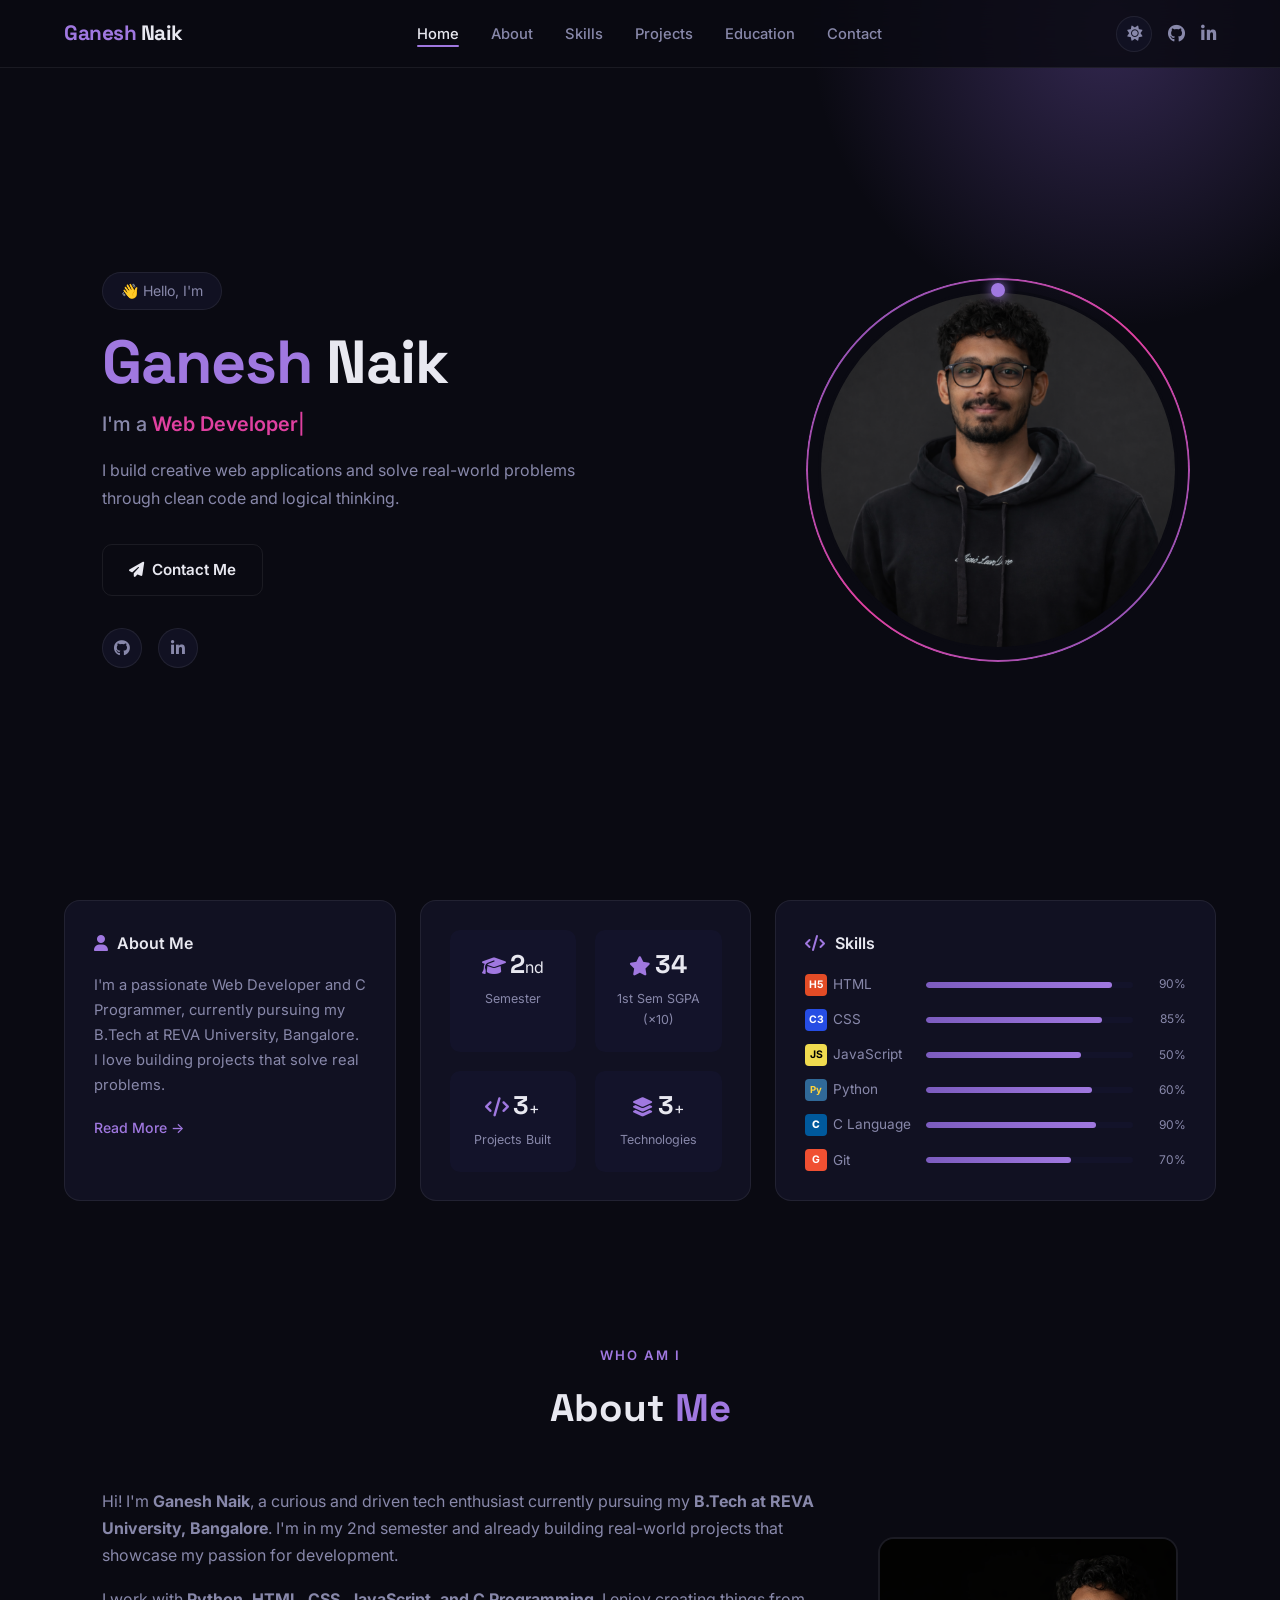
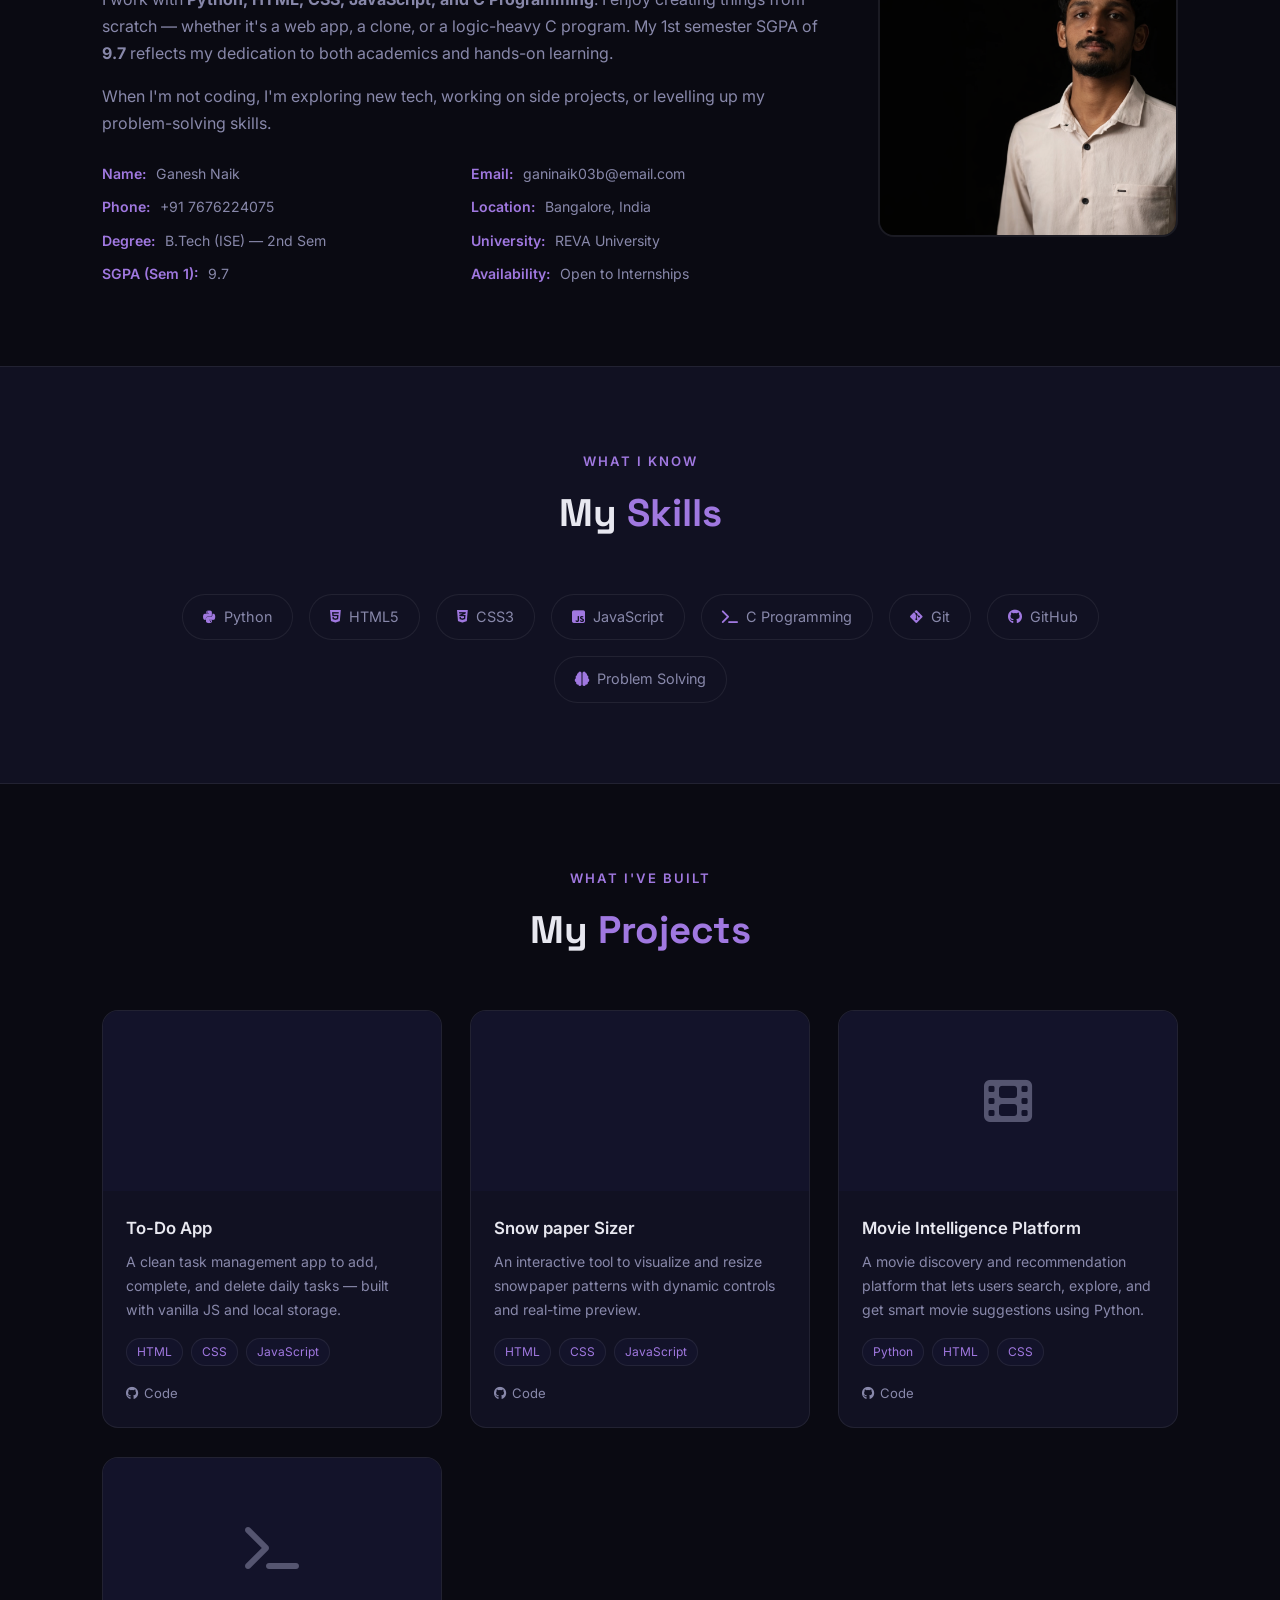
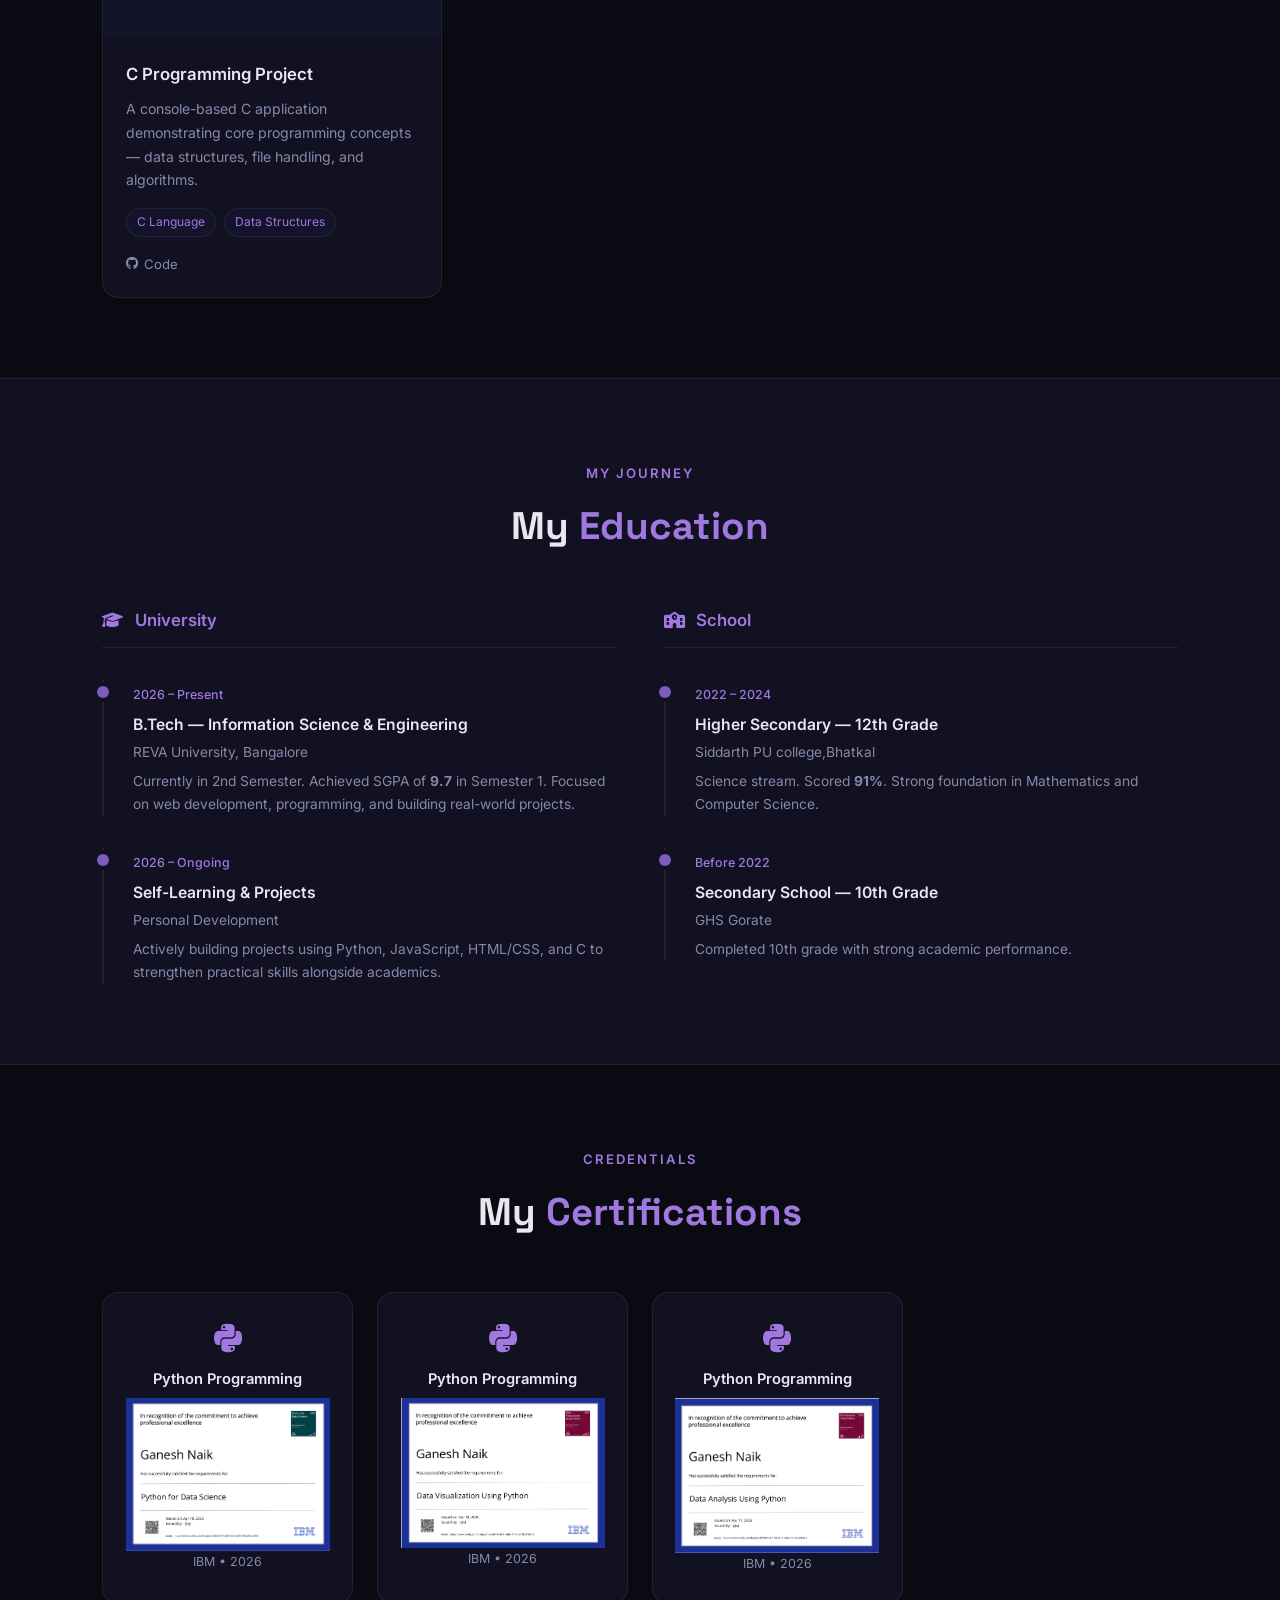
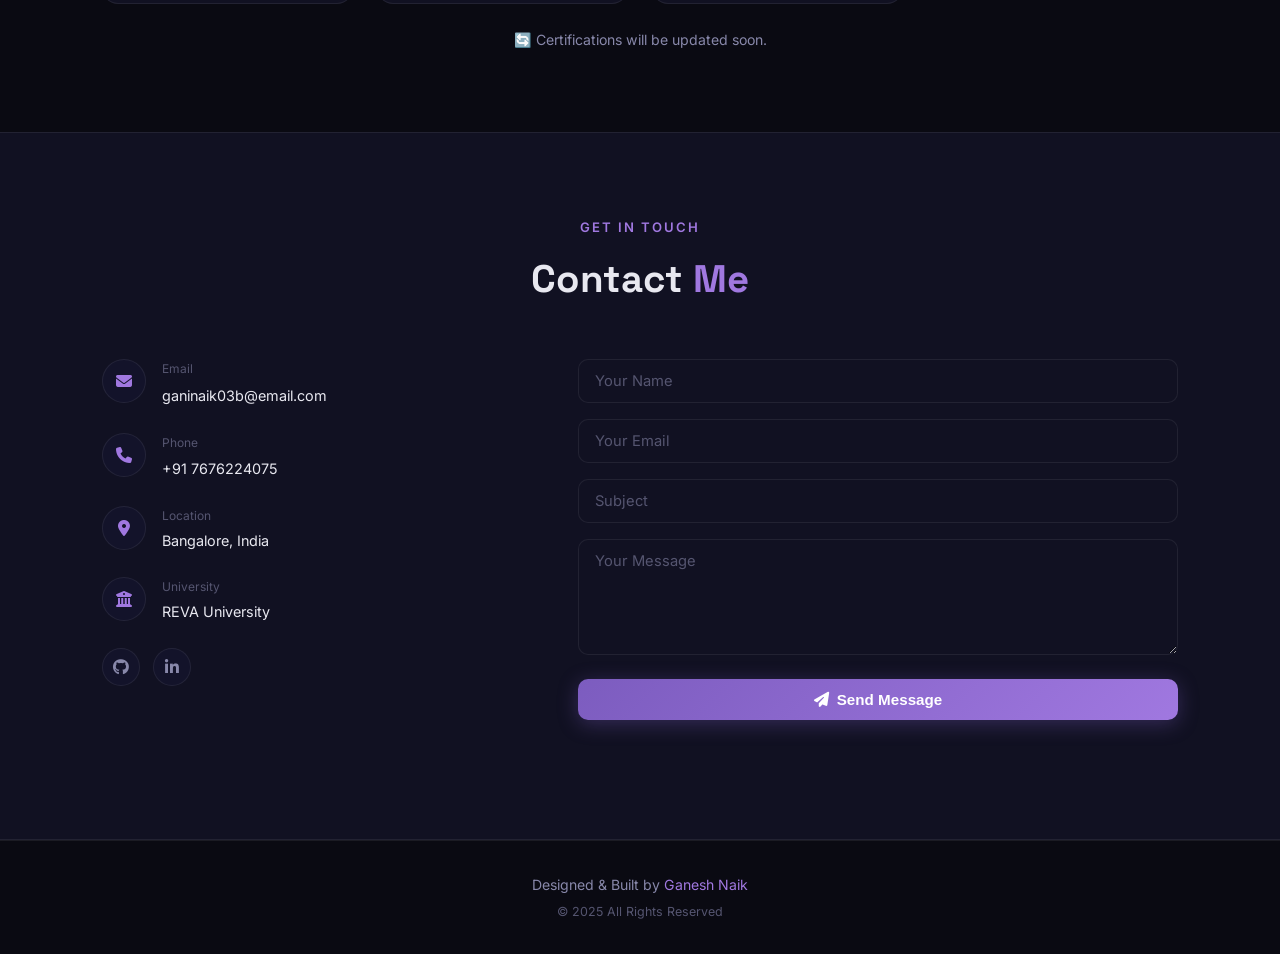
==== port.html @ 0d155ad2 "initial portfolio upload" ====
<!DOCTYPE html>
<html lang="en">
<head>
  <meta charset="UTF-8" />
  <meta name="viewport" content="width=device-width, initial-scale=1.0" />
  <title>Ganesh Naik — Portfolio</title>
  <link rel="stylesheet" href="port.css" />
  <link href="https://fonts.googleapis.com/css2?family=Space+Grotesk:wght@300;400;500;600;700&family=Inter:wght@300;400;500;600&display=swap" rel="stylesheet" />
  <link rel="stylesheet" href="https://cdnjs.cloudflare.com/ajax/libs/font-awesome/6.5.0/css/all.min.css" />
</head>
<body>

  <!-- ========== NAVBAR ========== -->
  <nav class="navbar" id="navbar">
    <div class="nav-logo">
      <span class="logo-first">Ganesh</span><span class="logo-last"> Naik</span>
    </div>
    <ul class="nav-links" id="navLinks">
      <li><a href="#home" class="nav-link active">Home</a></li>
      <li><a href="#about" class="nav-link">About</a></li>
      <li><a href="#skills" class="nav-link">Skills</a></li>
      <li><a href="#projects" class="nav-link">Projects</a></li>
      <li><a href="#experience" class="nav-link">Education</a></li>
      <li><a href="#contact" class="nav-link">Contact</a></li>
    </ul>
    <div class="nav-right">
      <button class="theme-toggle" id="themeToggle" aria-label="Toggle theme">
        <i class="fas fa-sun" id="themeIcon"></i>
      </button>
      <!-- 📝 TO EDIT: Replace # below with your actual GitHub, LinkedIn, Instagram URLs -->
      <a href="#" target="_blank" class="nav-icon"><i class="fab fa-github"></i></a>
      <a href="https://www.linkedin.com/in/ganesh-naik-96a61a384?utm_source=share_via&utm_content=profile&utm_medium=member_android" target="_blank" class="nav-icon"><i class="fab fa-linkedin-in"></i></a>
    </div>
    <button class="hamburger" id="hamburger" aria-label="Menu">
      <span></span><span></span><span></span>
    </button>
  </nav>

  <!-- ========== HERO ========== -->
  <section class="hero" id="home">
    <div class="hero-content">
      <div class="hero-badge">
        <span>👋 Hello, I'm</span>
      </div>
      <h1 class="hero-name">
        <span class="name-first">Ganesh</span> <span class="name-last">Naik</span>
      </h1>
      <div class="hero-subtitle">
        I'm a <span class="typed-text" id="typedText"></span><span class="cursor">|</span>
      </div>
      <p class="hero-desc">
        I build creative web applications and solve real-world problems<br />
        through clean code and logical thinking.
      </p>
      <div class="hero-buttons">

       
        <!--<a href="#" class="btn btn-primary" download>
          <i class="fas fa-file-alt"></i> Download Resume
        </a>-->

        <a href="#contact" class="btn btn-outline">
          <i class="fas fa-paper-plane"></i> Contact Me
        </a>
      </div>
      <div class="hero-socials">
        <!-- 📝 TO EDIT: Replace # with your actual profile links -->
        <a href="#" target="_blank"><i class="fab fa-github"></i></a>
        <a href="https://www.linkedin.com/in/ganesh-naik-96a61a384?utm_source=share_via&utm_content=profile&utm_medium=member_android" target="_blank"><i class="fab fa-linkedin-in"></i></a>
        
      </div>
    </div>

    <div class="hero-image">
      <div class="orbit-ring"></div>
      <div class="orbit-dot"></div>
      <!-- 📝 TO EDIT: Save your photo as "profile.jpg" in the same folder -->
      <img src="img2.png" alt="Ganesh Naik" class="profile-img" />
    </div>
  </section>

  <!-- ========== ABOUT STRIP ========== -->
  <section class="about-strip" id="about">
    <div class="strip-card about-card">
      <div class="card-header">
        <i class="fas fa-user"></i>
        <h3>About Me</h3>
      </div>
      <p>
        I'm a passionate Web Developer and C Programmer, currently pursuing
        my B.Tech at REVA University, Bangalore. I love building projects
        that solve real problems.
      </p>
      <a href="#about-full" class="read-more">Read More →</a>
    </div>

    <div class="strip-card stats-card">
      <div class="stat-item">
        <i class="fas fa-graduation-cap"></i>
        <span class="stat-num" data-target="2">0</span>nd
        <p>Semester</p>
      </div>
      <div class="stat-item">
        <i class="fas fa-star"></i>
        <span class="stat-num" data-target="97">0</span>
        <p>1st Sem SGPA (×10)</p>
      </div>
      <div class="stat-item">
        <i class="fas fa-code"></i>
        <span class="stat-num" data-target="3">0</span>+
        <p>Projects Built</p>
      </div>
      <div class="stat-item">
        <i class="fas fa-layer-group"></i>
        <span class="stat-num" data-target="3">0</span>+
        <p>Technologies</p>
      </div>
    </div>

    <div class="strip-card skills-preview-card">
      <div class="card-header">
        <i class="fas fa-code"></i>
        <h3>Skills</h3>
      </div>
      <div class="skills-grid">
        <div class="skill-row">
          <div class="skill-label"><span class="skill-icon html">H5</span> HTML</div>
          <div class="skill-bar"><div class="skill-fill" data-width="90"></div></div>
          <span class="skill-pct">90%</span>
        </div>
        <div class="skill-row">
          <div class="skill-label"><span class="skill-icon css">C3</span> CSS</div>
          <div class="skill-bar"><div class="skill-fill" data-width="85"></div></div>
          <span class="skill-pct">85%</span>
        </div>
        <div class="skill-row">
          <div class="skill-label"><span class="skill-icon js">JS</span> JavaScript</div>
          <div class="skill-bar"><div class="skill-fill" data-width="75"></div></div>
          <span class="skill-pct">50%</span>
        </div>
        <div class="skill-row">
          <div class="skill-label"><span class="skill-icon python">Py</span> Python</div>
          <div class="skill-bar"><div class="skill-fill" data-width="80"></div></div>
          <span class="skill-pct">60%</span>
        </div>
        <div class="skill-row">
          <div class="skill-label"><span class="skill-icon c">C</span> C Language</div>
          <div class="skill-bar"><div class="skill-fill" data-width="82"></div></div>
          <span class="skill-pct">90%</span>
        </div>
        <div class="skill-row">
          <div class="skill-label"><span class="skill-icon git">G</span> Git</div>
          <div class="skill-bar"><div class="skill-fill" data-width="70"></div></div>
          <span class="skill-pct">70%</span>
        </div>
      </div>
    </div>
  </section>

  <!-- ========== FULL ABOUT ========== -->
  <section class="section" id="about-full">
    <div class="section-header">
      <span class="section-eyebrow">Who Am I</span>
      <h2>About <span class="accent">Me</span></h2>
    </div>
    <div class="about-full-grid">
      <div class="about-text">
        <p>
          Hi! I'm <strong>Ganesh Naik</strong>, a curious and driven tech enthusiast currently
          pursuing my <strong>B.Tech at REVA University, Bangalore</strong>. I'm in my
          2nd semester and already building real-world projects that showcase my passion for
          development.
        </p>
        <p>
          I work with <strong>Python, HTML, CSS, JavaScript, and C Programming</strong>.
          I enjoy creating things from scratch — whether it's a web app, a clone, or a
          logic-heavy C program. My 1st semester SGPA of <strong>9.7</strong> reflects
          my dedication to both academics and hands-on learning.
        </p>
        <p>
          When I'm not coding, I'm exploring new tech, working on side projects, or
          levelling up my problem-solving skills.
        </p>
        <div class="about-details">
          <div class="detail-item"><span>Name:</span> Ganesh Naik</div>
          <!-- 📝 TO EDIT: Add your email -->
          <div class="detail-item"><span>Email:</span> ganinaik03b@email.com</div>
          <!-- 📝 TO EDIT: Add your phone -->
          <div class="detail-item"><span>Phone:</span> +91 7676224075</div>
          <div class="detail-item"><span>Location:</span> Bangalore, India</div>
          <div class="detail-item"><span>Degree:</span> B.Tech (ISE) — 2nd Sem</div>
          <div class="detail-item"><span>University:</span> REVA University</div>
          <div class="detail-item"><span>SGPA (Sem 1):</span> 9.7</div>
          <div class="detail-item"><span>Availability:</span> Open to Internships</div>
        </div>
      </div>
      <div class="about-image-wrap">
        <!-- 📝 TO EDIT: Save your photo as "profile.jpg" in the same folder -->
        <img src="ChatGPT Image Feb 22, 2026, 07_17_59 AM.png" alt="Ganesh Naik" class="about-img" />
      </div>
    </div>
  </section>

  <!-- ========== SKILLS FULL ========== -->
  <section class="section section-alt" id="skills">
    <div class="section-header">
      <span class="section-eyebrow">What I Know</span>
      <h2>My <span class="accent">Skills</span></h2>
    </div>
    <div class="skills-full-grid">
      <div class="skill-tag"><i class="fab fa-python"></i> Python</div>
      <div class="skill-tag"><i class="fab fa-html5"></i> HTML5</div>
      <div class="skill-tag"><i class="fab fa-css3-alt"></i> CSS3</div>
      <div class="skill-tag"><i class="fab fa-js-square"></i> JavaScript</div>
      <div class="skill-tag"><i class="fas fa-terminal"></i> C Programming</div>
      <div class="skill-tag"><i class="fab fa-git-alt"></i> Git</div>
      <div class="skill-tag"><i class="fab fa-github"></i> GitHub</div>
      <div class="skill-tag"><i class="fas fa-brain"></i> Problem Solving</div>
    </div>
  </section>

  <!-- ========== PROJECTS ========== -->
  <section class="section" id="projects">
    <div class="section-header">
      <span class="section-eyebrow">What I've Built</span>
      <h2>My <span class="accent">Projects</span></h2>
    </div>
    <div class="projects-grid">

      <div class="project-card">
        <div class="project-img-wrap">
          <img src="project1.jpg" alt="To Do App" class="project-img" onerror="this.style.display='none'" />
          <div class="project-img-fallback"><i class="fas fa-tasks"></i></div>
        </div>
        <div class="project-body">
          <h3>To-Do App</h3>
          <p>A clean task management app to add, complete, and delete daily tasks — built with vanilla JS and local storage.</p>
          <div class="project-tags">
            <span>HTML</span><span>CSS</span><span>JavaScript</span>
          </div>
          <div class="project-links">
        
            <a href="#" target="_blank"><i class="fab fa-github"></i> Code</a>
            
          </div>
        </div>
      </div>

      <div class="project-card">
        <div class="project-img-wrap">
          <img src="project2.jpg" alt="Snowpaper Sizer" class="project-img" onerror="this.style.display='none'" />
          <div class="project-img-fallback"><i class="fas fa-snowflake"></i></div>
        </div>
        <div class="project-body">
          <h3>Snow paper Sizer</h3>
          <p>An interactive tool to visualize and resize snowpaper patterns with dynamic controls and real-time preview.</p>
          <div class="project-tags">
            <span>HTML</span><span>CSS</span><span>JavaScript</span>
          </div>
          <div class="project-links">
            <a href="#" target="_blank"><i class="fab fa-github"></i> Code</a>
          </div>
        </div>
      </div>

      <div class="project-card">
        <div class="project-img-wrap">
          <img src="project4.jpg" alt="Movie Intelligence Platform" class="project-img" onerror="this.style.display='none'" />
          <div class="project-img-fallback"><i class="fas fa-film"></i></div>
        </div>
        <div class="project-body">
          <h3>Movie Intelligence Platform</h3>
          <p>A movie discovery and recommendation platform that lets users search, explore, and get smart movie suggestions using Python.</p>
          <div class="project-tags">
            <span>Python</span><span>HTML</span><span>CSS</span>
          </div>
          <div class="project-links">
            <a href="#" target="_blank"><i class="fab fa-github"></i> Code</a>
          </div>
        </div>
      </div>

      <div class="project-card">
        <div class="project-img-wrap">
          <img src="project5.jpg" alt="C Programming Project" class="project-img" onerror="this.style.display='none'" />
          <div class="project-img-fallback"><i class="fas fa-terminal"></i></div>
        </div>
        <div class="project-body">
          <h3>C Programming Project</h3>
          <p>A console-based C application demonstrating core programming concepts — data structures, file handling, and algorithms.</p>
          <div class="project-tags">
            <span>C Language</span><span>Data Structures</span>
          </div>
          <div class="project-links">
            <a href="#" target="_blank"><i class="fab fa-github"></i> Code</a>
          </div>
        </div>
      </div>

    </div>
  </section>

  <!-- ========== EDUCATION ========== -->
  <section class="section section-alt" id="experience">
    <div class="section-header">
      <span class="section-eyebrow">My Journey</span>
      <h2>My <span class="accent">Education</span></h2>
    </div>
    <div class="timeline-grid">

      <!-- Currently Studying -->
      <div class="timeline-col">
        <h3 class="timeline-col-title"><i class="fas fa-graduation-cap"></i> University</h3>

        <div class="timeline-item">
          <div class="timeline-dot"></div>
          <div class="timeline-content">
            <span class="timeline-date">2026 – Present</span>
            <h4>B.Tech — Information Science &amp; Engineering</h4>
            <p class="timeline-company">REVA University, Bangalore</p>
            <p>Currently in 2nd Semester. Achieved SGPA of <strong>9.7</strong> in Semester 1. Focused on web development, programming, and building real-world projects.</p>
          </div>
        </div>

        <!-- 📝 TO EDIT: Add internships or achievements here when you have them -->
        <div class="timeline-item">
          <div class="timeline-dot"></div>
          <div class="timeline-content">
            <span class="timeline-date">2026 – Ongoing</span>
            <h4>Self-Learning &amp; Projects</h4>
            <p class="timeline-company">Personal Development</p>
            <p>Actively building projects using Python, JavaScript, HTML/CSS, and C to strengthen practical skills alongside academics.</p>
          </div>
        </div>
      </div>

      <!-- School -->
      <div class="timeline-col">
        <h3 class="timeline-col-title"><i class="fas fa-school"></i> School</h3>

        <div class="timeline-item">
          <div class="timeline-dot"></div>
          <div class="timeline-content">
            <!-- 📝 TO EDIT: Add your 12th school name -->
            <span class="timeline-date">2022 – 2024</span>
            <h4>Higher Secondary — 12th Grade</h4>
            <p class="timeline-company">Siddarth PU college,Bhatkal</p>
            <p>Science stream. Scored <strong>91%</strong>. Strong foundation in Mathematics and Computer Science.</p>
          </div>
        </div>

        <div class="timeline-item">
          <div class="timeline-dot"></div>
          <div class="timeline-content">
            <!-- 📝 TO EDIT: Add your 10th school name and marks -->
            <span class="timeline-date">Before 2022</span>
            <h4>Secondary School — 10th Grade</h4>
            <p class="timeline-company">GHS Gorate</p>
            <p>Completed 10th grade with strong academic performance.</p>
          </div>
        </div>
      </div>

    </div>
  </section>

  <!-- ========== CERTIFICATIONS ========== -->
  <section class="section" id="certifications">
    <div class="section-header">
      <span class="section-eyebrow">Credentials</span>
      <h2>My <span class="accent">Certifications</span></h2>
    </div>
    <div class="cert-grid">
     
      <div class="cert-card">
        <i class="fab fa-python cert-icon"></i>
        <h4>Python Programming</h4>
        <img src="python c1.png">
        <p>IBM • 2026</p>
      </div>

      <div class="cert-card">
        <i class="fab fa-python cert-icon"></i>
        <h4>Python Programming</h4>
        <img src="python c2.png">
        <p>IBM • 2026</p>
      </div>

      <div class="cert-card">
        <i class="fab fa-python cert-icon"></i>
        <h4>Python Programming</h4>
        <img src="pyhton c3.png">
        <p>IBM • 2026</p>
      </div>
      
      
      <!-- 📝 TO EDIT: Add more cert cards by copying the block above -->
    </div>
    <p style="text-align:center; color:var(--text-muted); margin-top:1.5rem; font-size:0.88rem;">
      🔄 Certifications will be updated soon.
    </p>
  </section>

  <!-- ========== CONTACT ========== -->
  <section class="section section-alt" id="contact">
    <div class="section-header">
      <span class="section-eyebrow">Get in Touch</span>
      <h2>Contact <span class="accent">Me</span></h2>
    </div>
    <div class="contact-grid">
      <div class="contact-info">
        <div class="contact-item">
          <i class="fas fa-envelope"></i>
          <div>
            <span>Email</span>
            <!-- 📝 TO EDIT: Replace with your email -->
            <a href="mailto:your@email.com">ganinaik03b@email.com</a>
          </div>
        </div>
        <div class="contact-item">
          <i class="fas fa-phone"></i>
          <div>
            <span>Phone</span>
            <!-- 📝 TO EDIT: Replace with your phone number -->
            <a href="tel:+910000000000">+91 7676224075</a>
          </div>
        </div>
        <div class="contact-item">
          <i class="fas fa-map-marker-alt"></i>
          <div>
            <span>Location</span>
            <p>Bangalore, India</p>
          </div>
        </div>
        <div class="contact-item">
          <i class="fas fa-university"></i>
          <div>
            <span>University</span>
            <p>REVA University</p>
          </div>
        </div>
        <div class="contact-socials">
          <!-- 📝 TO EDIT: Replace # with your actual links -->
          <a href="#" target="_blank"><i class="fab fa-github"></i></a>
          <a href="https://www.linkedin.com/in/ganesh-naik-96a61a384?utm_source=share_via&utm_content=profile&utm_medium=member_android" target="_blank"><i class="fab fa-linkedin-in"></i></a>
        </div>
      </div>
      <form class="contact-form" id="contactForm">
        <div class="form-group">
          <input type="text" id="formName" placeholder="Your Name" required />
        </div>
        <div class="form-group">
          <input type="email" id="formEmail" placeholder="Your Email" required />
        </div>
        <div class="form-group">
          <input type="text" id="formSubject" placeholder="Subject" />
        </div>
        <div class="form-group">
          <textarea id="formMessage" rows="5" placeholder="Your Message" required></textarea>
        </div>
        <button type="submit" class="btn btn-primary btn-full">
          <i class="fas fa-paper-plane"></i> Send Message
        </button>
        <p class="form-status" id="formStatus"></p>
      </form>
    </div>
  </section>

  <!-- ========== FOOTER ========== -->
  <footer class="footer">
    <p>Designed &amp; Built by <span class="accent">Ganesh Naik</span></p>
    <p class="footer-sub">© 2025 All Rights Reserved</p>
  </footer>

  <script src="port.js"></script>
</body>
</html>
---- port.css ----
/* ============================================================
   PORTFOLIO — style.css
   ✏️ EDIT GUIDE: Search for "✏️ EDIT" to find customizable values
   ============================================================ */

/* ---- CSS VARIABLES ---- */
:root {
  /* ✏️ EDIT: Primary accent color (currently purple) */
  --accent: #7c5cbf;
  --accent-bright: #a078e0;
  --accent-glow: rgba(124, 92, 191, 0.35);

  /* Dark theme colors */
  --bg: #0a0a12;
  --bg-card: #111122;
  --bg-card2: #13132a;
  --border: rgba(255,255,255,0.07);
  --text: #e8e8f0;
  --text-muted: #8888aa;
  --text-dim: #555570;

  /* Light theme colors (toggled via .light class on body) */
  --bg-light: #f4f4fb;
  --bg-card-light: #ffffff;
  --border-light: rgba(0,0,0,0.09);
  --text-light: #1a1a2e;
  --text-muted-light: #555577;

  --radius: 16px;
  --radius-sm: 10px;
  --shadow: 0 4px 30px rgba(0,0,0,0.5);
  --transition: 0.3s ease;
}

/* ---- RESET & BASE ---- */
*, *::before, *::after { box-sizing: border-box; margin: 0; padding: 0; }
html { scroll-behavior: smooth; }
body {
  font-family: 'Inter', sans-serif;
  background: var(--bg);
  color: var(--text);
  line-height: 1.7;
  transition: background var(--transition), color var(--transition);
}
body.light {
  background: var(--bg-light);
  color: var(--text-light);
  --bg-card: var(--bg-card-light);
  --bg-card2: #ebebfc;
  --border: var(--border-light);
  --text-muted: var(--text-muted-light);
  --shadow: 0 4px 20px rgba(0,0,0,0.1);
}
a { text-decoration: none; color: inherit; }
img { max-width: 100%; display: block; }
ul { list-style: none; }

/* ---- SCROLLBAR ---- */
::-webkit-scrollbar { width: 6px; }
::-webkit-scrollbar-track { background: var(--bg); }
::-webkit-scrollbar-thumb { background: var(--accent); border-radius: 99px; }

/* ============================================================
   NAVBAR
   ============================================================ */
.navbar {
  position: fixed; top: 0; left: 0; right: 0; z-index: 1000;
  display: flex; align-items: center; justify-content: space-between;
  padding: 0 5%;
  height: 68px;
  background: rgba(10,10,18,0.85);
  backdrop-filter: blur(16px);
  -webkit-backdrop-filter: blur(16px);
  border-bottom: 1px solid var(--border);
  transition: background var(--transition);
}
body.light .navbar { background: rgba(244,244,251,0.9); }
.navbar.scrolled { box-shadow: var(--shadow); }

.nav-logo {
  font-family: 'Space Grotesk', sans-serif;
  font-size: 1.3rem; font-weight: 700; letter-spacing: -0.5px;
}
.logo-first { color: var(--accent-bright); }
.logo-last  { color: var(--text); }

.nav-links { display: flex; gap: 2rem; }
.nav-link {
  font-size: 0.92rem; font-weight: 500; color: var(--text-muted);
  transition: color var(--transition);
  position: relative; padding-bottom: 4px;
}
.nav-link::after {
  content: ''; position: absolute; bottom: 0; left: 0;
  width: 0; height: 2px; background: var(--accent-bright);
  border-radius: 99px; transition: width var(--transition);
}
.nav-link:hover, .nav-link.active { color: var(--text); }
.nav-link:hover::after, .nav-link.active::after { width: 100%; }

.nav-right { display: flex; align-items: center; gap: 1rem; }
.nav-icon { color: var(--text-muted); font-size: 1.1rem; transition: color var(--transition); }
.nav-icon:hover { color: var(--accent-bright); }

.theme-toggle {
  background: var(--bg-card); border: 1px solid var(--border);
  color: var(--text-muted); border-radius: 50%;
  width: 36px; height: 36px; cursor: pointer; font-size: 0.95rem;
  transition: all var(--transition);
}
.theme-toggle:hover { color: var(--accent-bright); border-color: var(--accent); }

.hamburger { display: none; flex-direction: column; gap: 5px; background: none; border: none; cursor: pointer; padding: 4px; }
.hamburger span { display: block; width: 24px; height: 2px; background: var(--text); border-radius: 99px; transition: all var(--transition); }
.hamburger.open span:nth-child(1) { transform: translateY(7px) rotate(45deg); }
.hamburger.open span:nth-child(2) { opacity: 0; }
.hamburger.open span:nth-child(3) { transform: translateY(-7px) rotate(-45deg); }

/* ============================================================
   HERO
   ============================================================ */
.hero {
  min-height: 100vh; display: flex; align-items: center;
  justify-content: space-between; padding: 100px 8% 60px;
  gap: 3rem; position: relative; overflow: hidden;
}
.hero::before {
  content: ''; position: absolute; top: -30%; right: -10%;
  width: 600px; height: 600px;
  background: radial-gradient(circle, var(--accent-glow) 0%, transparent 70%);
  pointer-events: none;
}

.hero-content { flex: 1; max-width: 540px; }
.hero-badge {
  display: inline-block; background: var(--bg-card);
  border: 1px solid var(--border); border-radius: 50px;
  padding: 6px 18px; font-size: 0.88rem; margin-bottom: 1.2rem;
  color: var(--text-muted);
}
.hero-name {
  font-family: 'Space Grotesk', sans-serif;
  font-size: clamp(2.4rem, 5vw, 3.8rem);
  font-weight: 700; line-height: 1.1; margin-bottom: 0.7rem;
  letter-spacing: -1px;
}
.name-first { color: var(--accent-bright); }
.name-last  { color: var(--text); }

.hero-subtitle {
  font-size: 1.25rem; font-weight: 500; color: var(--text-muted);
  margin-bottom: 1rem; min-height: 2rem;
}
.typed-text { color: #e040a0; font-weight: 600; }
.cursor { color: #e040a0; animation: blink 0.75s infinite; }
@keyframes blink { 0%,100%{opacity:1} 50%{opacity:0} }

.hero-desc { color: var(--text-muted); margin-bottom: 2rem; font-size: 1rem; }

.hero-buttons { display: flex; gap: 1rem; flex-wrap: wrap; margin-bottom: 2rem; }

/* Buttons */
.btn {
  display: inline-flex; align-items: center; gap: 8px;
  padding: 12px 26px; border-radius: var(--radius-sm);
  font-size: 0.95rem; font-weight: 600; cursor: pointer;
  transition: all var(--transition); border: none;
}
.btn-primary {
  background: linear-gradient(135deg, var(--accent), var(--accent-bright));
  color: #fff; box-shadow: 0 4px 20px var(--accent-glow);
}
.btn-primary:hover { transform: translateY(-2px); box-shadow: 0 8px 28px var(--accent-glow); }
.btn-outline {
  background: transparent;
  border: 1.5px solid var(--border);
  color: var(--text);
}
.btn-outline:hover { border-color: var(--accent); color: var(--accent-bright); transform: translateY(-2px); }
.btn-full { width: 100%; justify-content: center; }

.hero-socials { display: flex; gap: 1rem; }
.hero-socials a {
  width: 40px; height: 40px; display: grid; place-items: center;
  background: var(--bg-card); border: 1px solid var(--border);
  border-radius: 50%; color: var(--text-muted); font-size: 1rem;
  transition: all var(--transition);
}
.hero-socials a:hover { background: var(--accent); border-color: var(--accent); color: #fff; transform: translateY(-3px); }

/* Hero Image */
.hero-image {
  flex-shrink: 0; position: relative;
  width: clamp(260px, 30vw, 360px); height: clamp(260px, 30vw, 360px);
}
.orbit-ring {
  position: absolute; inset: -12px; border-radius: 50%;
  border: 2px solid transparent;
  background: linear-gradient(135deg, var(--accent), #e040a0, var(--accent)) border-box;
  -webkit-mask: linear-gradient(#fff 0 0) padding-box, linear-gradient(#fff 0 0);
  -webkit-mask-composite: destination-out; mask-composite: exclude;
  animation: spin 8s linear infinite;
}
@keyframes spin { to { transform: rotate(360deg); } }
.orbit-dot {
  position: absolute; width: 14px; height: 14px; background: var(--accent-bright);
  border-radius: 50%; top: -7px; left: 50%; transform: translateX(-50%);
  box-shadow: 0 0 12px var(--accent-bright);
}
.profile-img {
  width: 100%; height: 100%; border-radius: 50%; object-fit: cover;
  border: 3px solid var(--bg);
  background: var(--bg-card);
}

/* ============================================================
   ABOUT STRIP (3 cards row)
   ============================================================ */
.about-strip {
  display: flex; gap: 1.5rem; padding: 0 5% 60px;
  flex-wrap: wrap;
}
.strip-card {
  background: var(--bg-card); border: 1px solid var(--border);
  border-radius: var(--radius); padding: 1.8rem;
  flex: 1; min-width: 260px;
  transition: transform var(--transition), border-color var(--transition);
}
.strip-card:hover { transform: translateY(-4px); border-color: var(--accent); }

.card-header {
  display: flex; align-items: center; gap: 0.6rem;
  margin-bottom: 1rem; color: var(--accent-bright);
}
.card-header h3 { color: var(--text); font-size: 1rem; font-weight: 600; }
.card-header i { font-size: 1rem; }

.about-card p { color: var(--text-muted); font-size: 0.92rem; margin-bottom: 1rem; }
.read-more { color: var(--accent-bright); font-size: 0.88rem; font-weight: 500; }
.read-more:hover { text-decoration: underline; }

/* Stats */
.stats-card { display: grid; grid-template-columns: 1fr 1fr; gap: 1.2rem; }
.stat-item { text-align: center; padding: 0.8rem; background: var(--bg-card2); border-radius: var(--radius-sm); }
.stat-item i { color: var(--accent-bright); font-size: 1.2rem; margin-bottom: 0.4rem; }
.stat-num { font-family: 'Space Grotesk', sans-serif; font-size: 1.6rem; font-weight: 700; color: var(--text); }
.stat-item p { color: var(--text-muted); font-size: 0.78rem; margin-top: 2px; }

/* Skills Preview Bars */
.skills-preview-card { flex: 1.4; }
.skills-grid { display: flex; flex-direction: column; gap: 0.75rem; }
.skill-row { display: grid; grid-template-columns: 110px 1fr 42px; align-items: center; gap: 0.7rem; }
.skill-label { display: flex; align-items: center; gap: 6px; font-size: 0.85rem; color: var(--text-muted); }
.skill-icon {
  display: inline-grid; place-items: center;
  width: 22px; height: 22px; border-radius: 4px;
  font-size: 0.65rem; font-weight: 700; flex-shrink: 0;
}
.skill-icon.html  { background: #e34c26; color: #fff; }
.skill-icon.css   { background: #264de4; color: #fff; }
.skill-icon.js    { background: #f0db4f; color: #000; }
.skill-icon.react { background: #20232a; color: #61dafb; }
.skill-icon.node   { background: #3c873a; color: #fff; }
.skill-icon.mongo  { background: #4db33d; color: #fff; }
.skill-icon.python { background: #306998; color: #ffd43b; font-size: 0.6rem; }
.skill-icon.c      { background: #00599c; color: #fff; font-weight: 800; }
.skill-icon.git    { background: #f05032; color: #fff; }

.skill-bar { background: var(--bg-card2); border-radius: 99px; height: 6px; overflow: hidden; }
.skill-fill { height: 100%; width: 0; background: linear-gradient(90deg, var(--accent), var(--accent-bright)); border-radius: 99px; transition: width 1.2s ease; }
.skill-pct { font-size: 0.75rem; color: var(--text-muted); text-align: right; }

/* ============================================================
   SECTIONS
   ============================================================ */
.section { padding: 80px 8%; }
.section-alt { background: var(--bg-card); border-top: 1px solid var(--border); border-bottom: 1px solid var(--border); }
body.light .section-alt { background: #eeeef8; }

.section-header { text-align: center; margin-bottom: 3rem; }
.section-eyebrow {
  display: inline-block; color: var(--accent-bright); font-size: 0.82rem;
  font-weight: 600; letter-spacing: 2px; text-transform: uppercase; margin-bottom: 0.5rem;
}
.section-header h2 {
  font-family: 'Space Grotesk', sans-serif;
  font-size: clamp(1.8rem, 3vw, 2.4rem); font-weight: 700;
}
.accent { color: var(--accent-bright); }

/* ============================================================
   FULL ABOUT
   ============================================================ */
.about-full-grid {
  display: flex; gap: 3rem; align-items: center; flex-wrap: wrap;
}
.about-text { flex: 1; min-width: 280px; }
.about-text p { color: var(--text-muted); margin-bottom: 1rem; }
.about-details { margin-top: 1.5rem; display: grid; grid-template-columns: 1fr 1fr; gap: 0.6rem; }
.detail-item { font-size: 0.88rem; color: var(--text-muted); }
.detail-item span { color: var(--accent-bright); font-weight: 600; margin-right: 6px; }
.about-image-wrap { flex-shrink: 0; width: clamp(220px, 25vw, 300px); }
.about-img { border-radius: var(--radius); object-fit: cover; width: 100%; aspect-ratio: 1; border: 2px solid var(--border); }

/* ============================================================
   SKILLS FULL
   ============================================================ */
.skills-full-grid {
  display: flex; flex-wrap: wrap; gap: 1rem; justify-content: center;
}
.skill-tag {
  display: inline-flex; align-items: center; gap: 8px;
  padding: 10px 20px; background: var(--bg-card);
  border: 1px solid var(--border); border-radius: 50px;
  font-size: 0.9rem; color: var(--text-muted);
  transition: all var(--transition); cursor: default;
}
.skill-tag i { color: var(--accent-bright); }
.skill-tag:hover { border-color: var(--accent); color: var(--text); transform: translateY(-3px); background: var(--bg-card2); }

/* ============================================================
   PROJECTS
   ============================================================ */
.projects-grid { display: grid; grid-template-columns: repeat(auto-fill, minmax(290px, 1fr)); gap: 1.8rem; }
.project-card {
  background: var(--bg-card); border: 1px solid var(--border);
  border-radius: var(--radius); overflow: hidden;
  transition: transform var(--transition), border-color var(--transition);
}
.project-card:hover { transform: translateY(-6px); border-color: var(--accent); }

.project-img-wrap { position: relative; height: 180px; background: var(--bg-card2); overflow: hidden; }
.project-img { width: 100%; height: 100%; object-fit: cover; transition: transform 0.5s ease; }
.project-card:hover .project-img { transform: scale(1.05); }
.project-img-fallback {
  position: absolute; inset: 0; display: grid; place-items: center;
  font-size: 3rem; color: var(--text-dim);
}
.project-img[src="project1.jpg"] + .project-img-fallback,
.project-img[src="project2.jpg"] + .project-img-fallback,
.project-img[src="project3.jpg"] + .project-img-fallback { display: none; }

.project-body { padding: 1.4rem; }
.project-body h3 { font-size: 1.05rem; font-weight: 600; margin-bottom: 0.5rem; }
.project-body p { font-size: 0.88rem; color: var(--text-muted); margin-bottom: 1rem; }
.project-tags { display: flex; flex-wrap: wrap; gap: 0.5rem; margin-bottom: 1rem; }
.project-tags span {
  font-size: 0.75rem; padding: 3px 10px; border-radius: 50px;
  background: var(--bg-card2); color: var(--accent-bright); border: 1px solid var(--border);
}
.project-links { display: flex; gap: 0.8rem; }
.project-links a {
  font-size: 0.82rem; color: var(--text-muted); display: flex; align-items: center; gap: 5px;
  transition: color var(--transition);
}
.project-links a:hover { color: var(--accent-bright); }

/* ============================================================
   TIMELINE (Experience & Education)
   ============================================================ */
.timeline-grid { display: grid; grid-template-columns: 1fr 1fr; gap: 3rem; }
.timeline-col-title {
  display: flex; align-items: center; gap: 0.7rem;
  font-size: 1.05rem; font-weight: 600; color: var(--accent-bright);
  margin-bottom: 2rem; padding-bottom: 0.8rem;
  border-bottom: 1px solid var(--border);
}
.timeline-item {
  position: relative; padding-left: 1.8rem; margin-bottom: 2rem;
  border-left: 2px solid var(--border);
}
.timeline-item:last-child { margin-bottom: 0; }
.timeline-dot {
  position: absolute; left: -7px; top: 6px;
  width: 12px; height: 12px; background: var(--accent); border-radius: 50%;
  box-shadow: 0 0 0 4px var(--bg-card);
}
.timeline-date { font-size: 0.78rem; color: var(--accent-bright); font-weight: 500; }
.timeline-content h4 { font-size: 0.98rem; font-weight: 600; margin: 4px 0 3px; }
.timeline-company { font-size: 0.82rem; color: var(--accent-bright); margin-bottom: 5px; }
.timeline-content p { font-size: 0.86rem; color: var(--text-muted); }

/* ============================================================
   CERTIFICATIONS
   ============================================================ */
.cert-grid { display: grid; grid-template-columns: repeat(auto-fill, minmax(220px, 1fr)); gap: 1.5rem; }
.cert-card {
  background: var(--bg-card); border: 1px solid var(--border);
  border-radius: var(--radius); padding: 1.8rem 1.4rem; text-align: center;
  transition: all var(--transition);
}
.cert-card:hover { transform: translateY(-4px); border-color: var(--accent); }
.cert-icon { font-size: 2rem; color: var(--accent-bright); margin-bottom: 0.8rem; }
.cert-card h4 { font-size: 0.92rem; font-weight: 600; margin-bottom: 0.4rem; }
.cert-card p { font-size: 0.78rem; color: var(--text-muted); }

/* ============================================================
   CONTACT
   ============================================================ */
.contact-grid { display: grid; grid-template-columns: 1fr 1.4fr; gap: 3rem; align-items: start; }
.contact-item {
  display: flex; align-items: flex-start; gap: 1rem; margin-bottom: 1.5rem;
}
.contact-item i {
  width: 44px; height: 44px; display: grid; place-items: center;
  background: var(--bg-card2); border: 1px solid var(--border);
  border-radius: 50%; color: var(--accent-bright); font-size: 1rem; flex-shrink: 0;
}
.contact-item div span { font-size: 0.75rem; color: var(--text-dim); display: block; margin-bottom: 2px; }
.contact-item a, .contact-item p { font-size: 0.9rem; color: var(--text); }
.contact-item a:hover { color: var(--accent-bright); }

.contact-socials { display: flex; gap: 0.8rem; margin-top: 1rem; }
.contact-socials a {
  width: 38px; height: 38px; display: grid; place-items: center;
  background: var(--bg-card2); border: 1px solid var(--border);
  border-radius: 50%; color: var(--text-muted); transition: all var(--transition);
}
.contact-socials a:hover { background: var(--accent); border-color: var(--accent); color: #fff; }

/* Form */
.contact-form { display: flex; flex-direction: column; gap: 1rem; }
.form-group input, .form-group textarea {
  width: 100%; padding: 12px 16px;
  background: var(--bg-card); border: 1px solid var(--border);
  border-radius: var(--radius-sm); color: var(--text);
  font-family: inherit; font-size: 0.92rem;
  transition: border-color var(--transition);
  outline: none; resize: vertical;
}
.form-group input:focus, .form-group textarea:focus { border-color: var(--accent); }
.form-group input::placeholder, .form-group textarea::placeholder { color: var(--text-dim); }
.form-status { font-size: 0.85rem; text-align: center; color: var(--accent-bright); margin-top: 0.4rem; min-height: 1.2em; }

/* ============================================================
   FOOTER
   ============================================================ */
.footer {
  text-align: center; padding: 2rem;
  border-top: 1px solid var(--border);
  color: var(--text-muted); font-size: 0.88rem;
}
.footer-sub { font-size: 0.78rem; color: var(--text-dim); margin-top: 4px; }

/* ============================================================
   RESPONSIVE
   ============================================================ */
@media (max-width: 900px) {
  .nav-links { display: none; flex-direction: column; gap: 1rem; position: fixed; top: 68px; left: 0; right: 0; background: var(--bg-card); padding: 2rem; border-bottom: 1px solid var(--border); z-index: 999; }
  .nav-links.open { display: flex; }
  .hamburger { display: flex; }
  .hero { flex-direction: column-reverse; padding: 100px 6% 40px; text-align: center; }
  .hero-buttons, .hero-socials { justify-content: center; }
  .hero-image { width: 220px; height: 220px; }
  .timeline-grid { grid-template-columns: 1fr; }
  .contact-grid { grid-template-columns: 1fr; }
  .about-full-grid { flex-direction: column; }
  .about-image-wrap { width: 200px; align-self: center; }
}
@media (max-width: 640px) {
  .about-strip { flex-direction: column; }
  .skill-row { grid-template-columns: 95px 1fr 36px; }
  .hero-name { font-size: 2.2rem; }
  .section { padding: 60px 5%; }
  .about-details { grid-template-columns: 1fr; }
}

/* ============================================================
   ANIMATIONS
   ============================================================ */
.fade-up {
  opacity: 0; transform: translateY(30px);
  transition: opacity 0.6s ease, transform 0.6s ease;
}
.fade-up.visible { opacity: 1; transform: translateY(0); }

/* Stagger delay helpers */
.delay-1 { transition-delay: 0.1s; }
.delay-2 { transition-delay: 0.2s; }
.delay-3 { transition-delay: 0.3s; }
.delay-4 { transition-delay: 0.4s; }
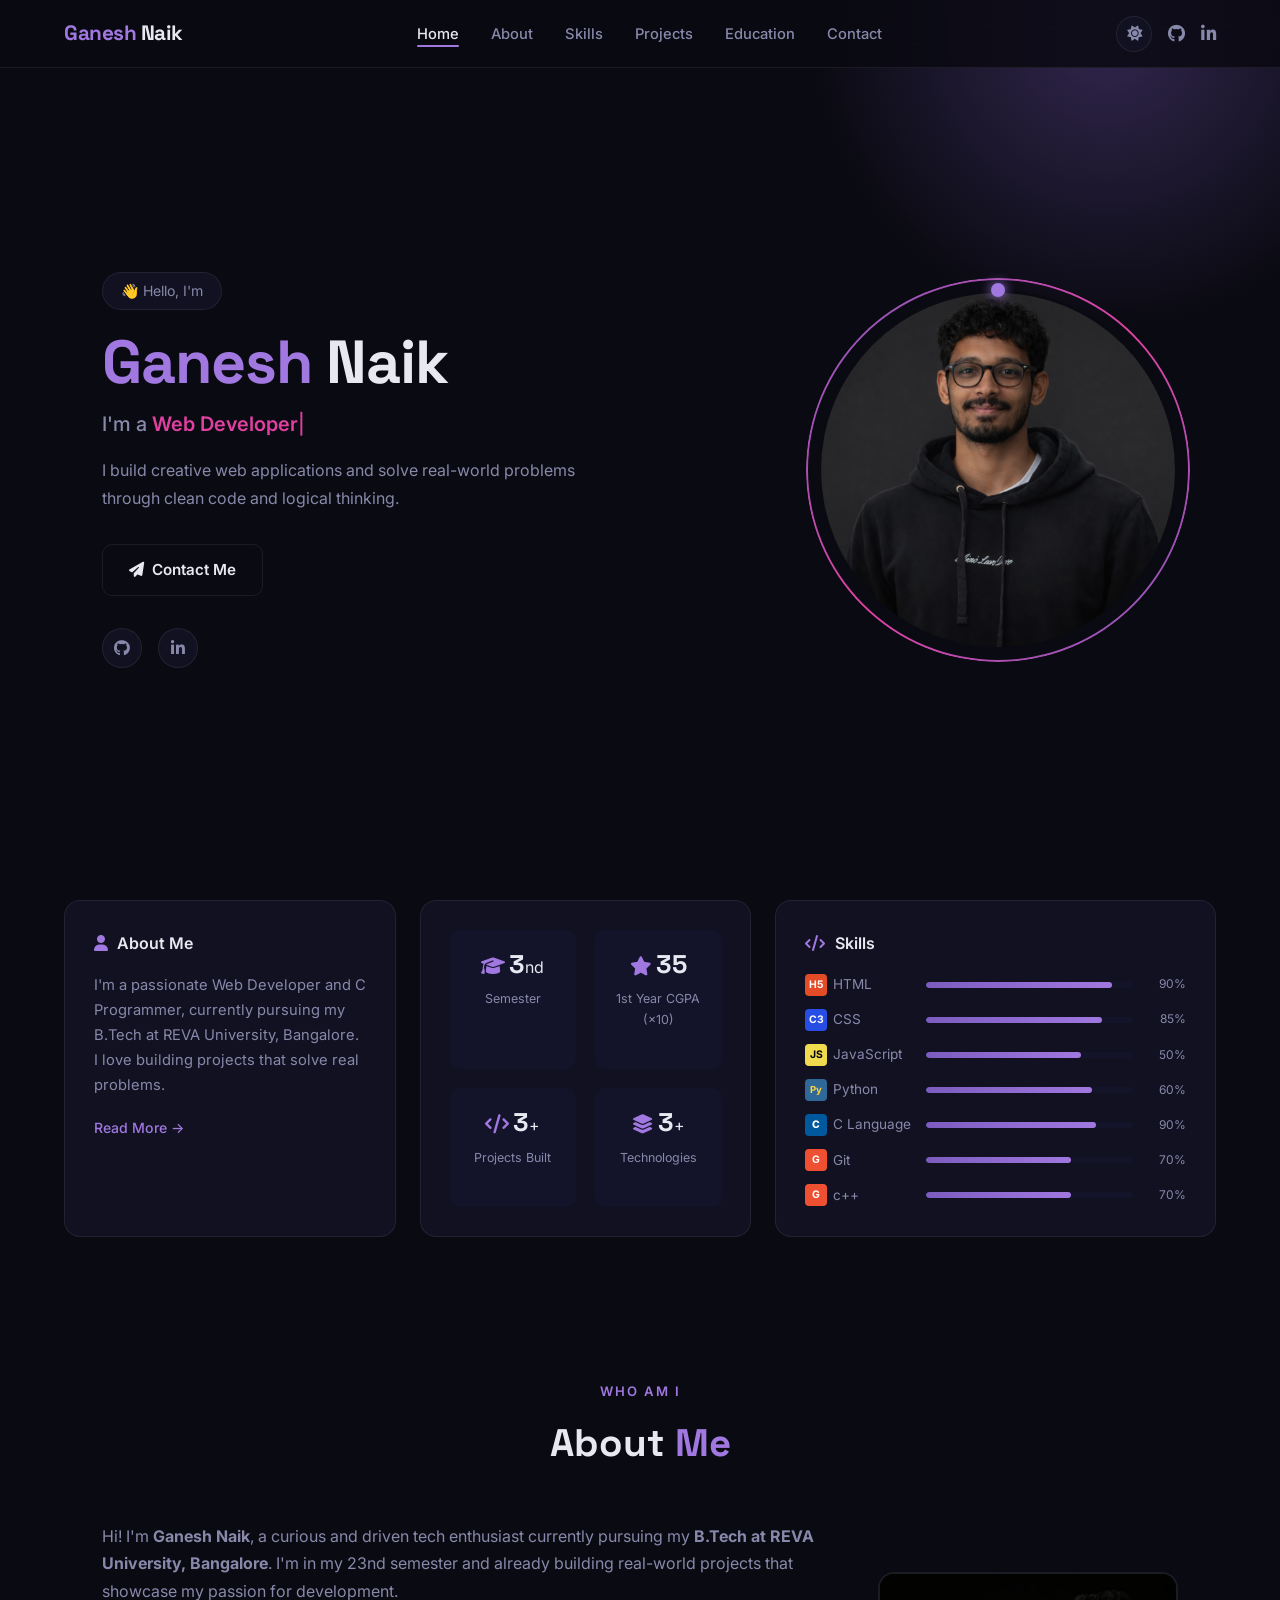
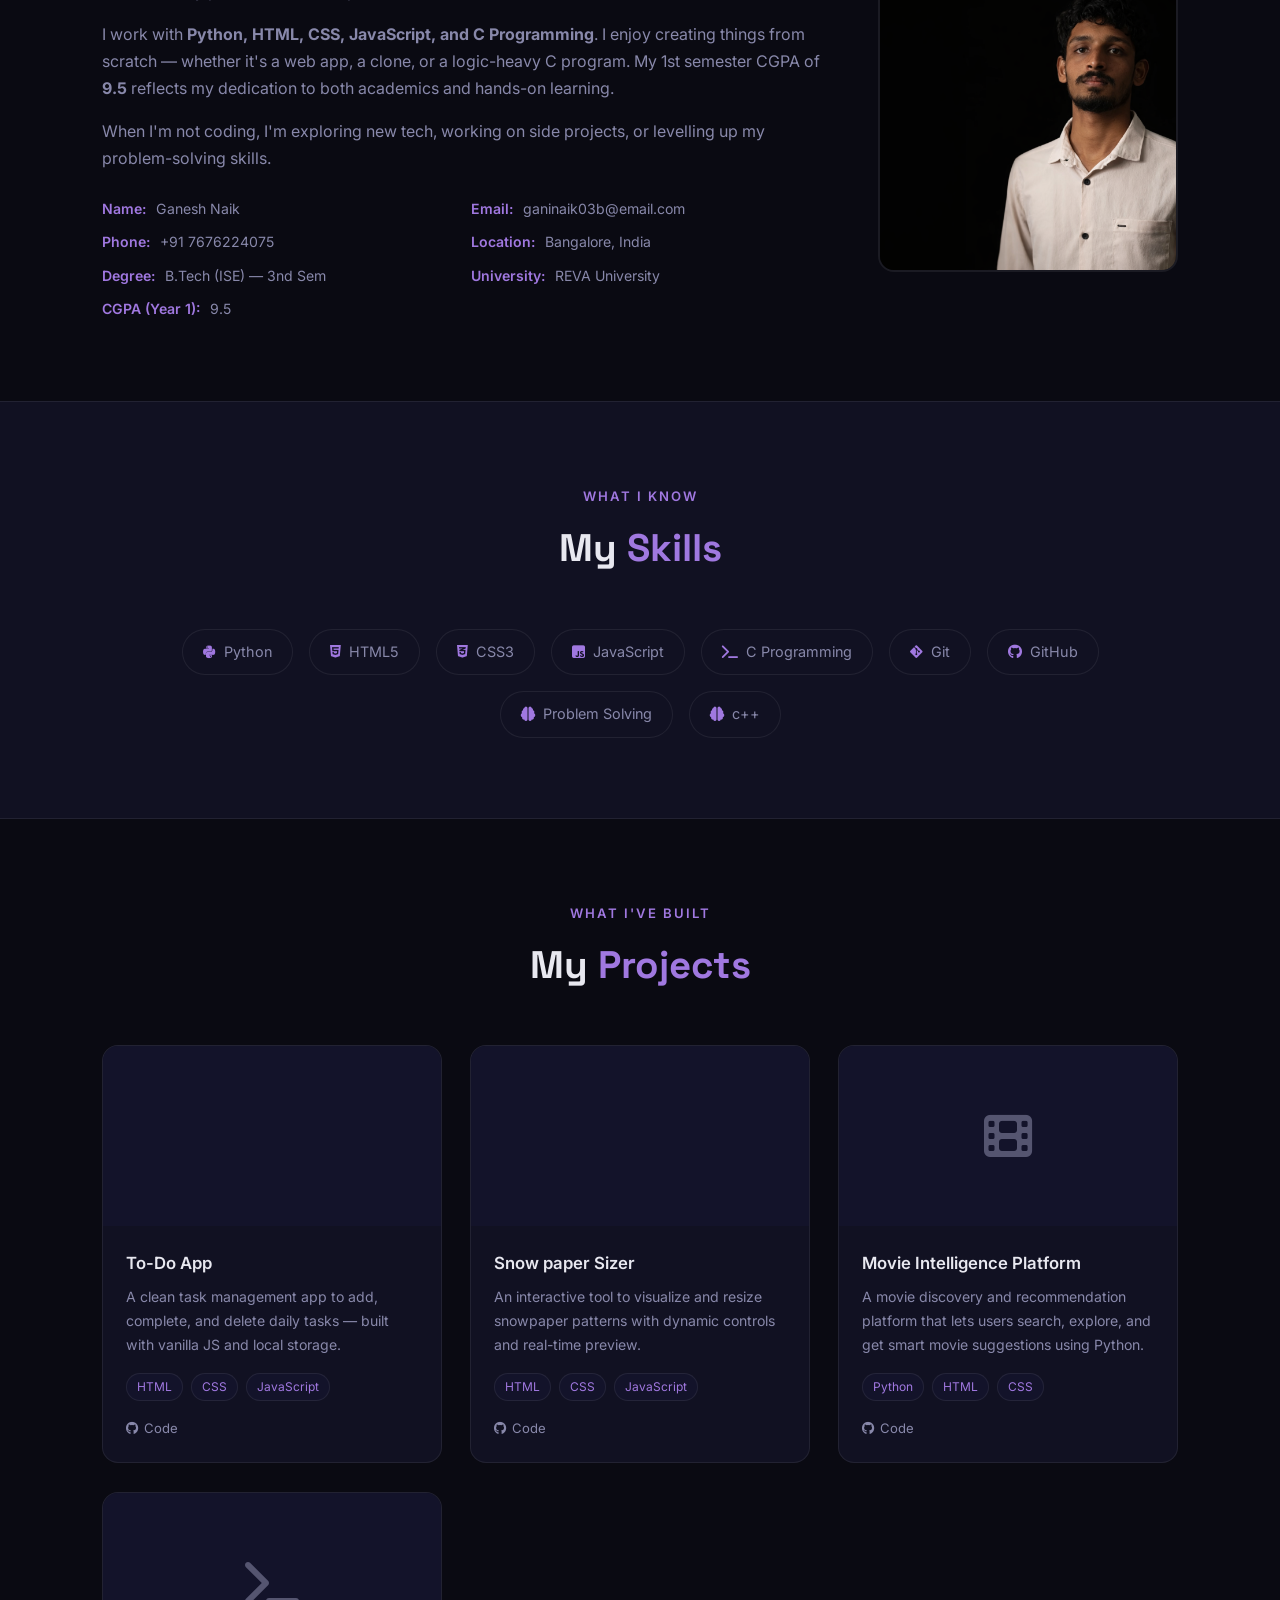
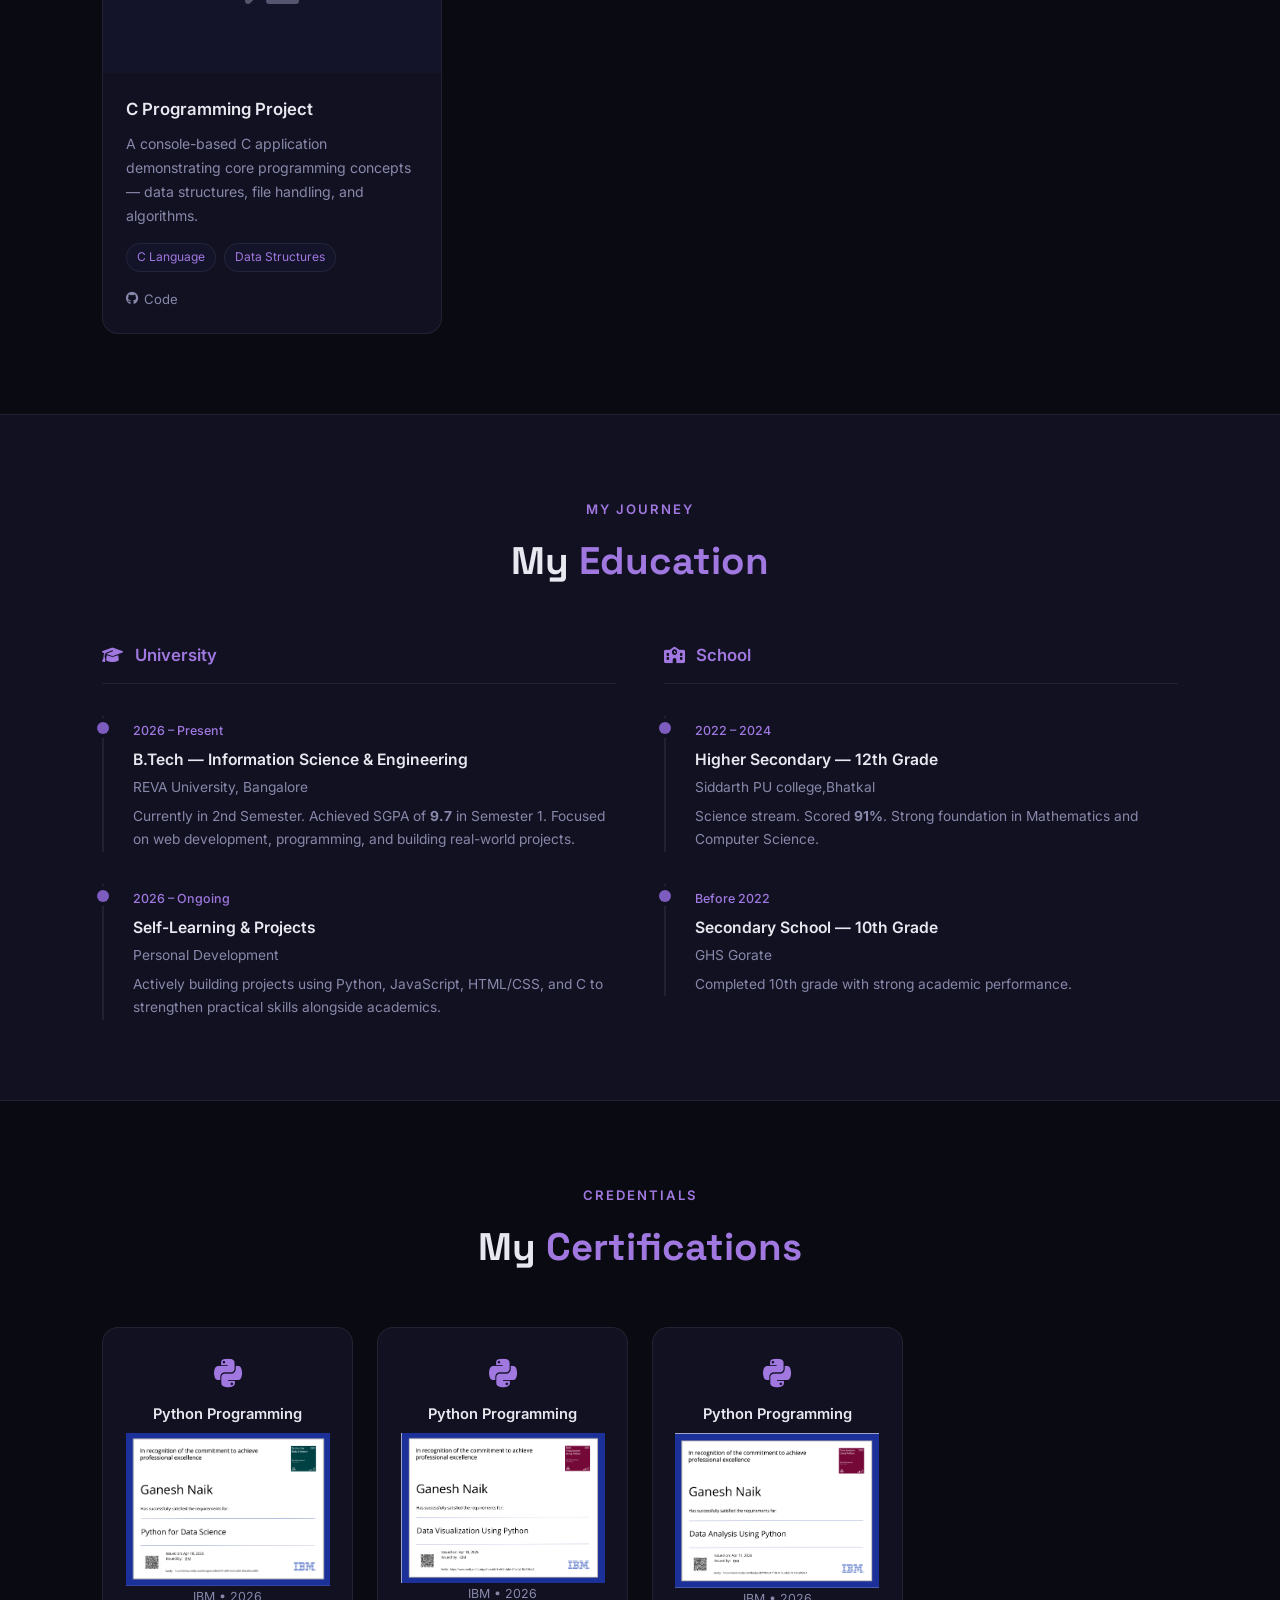
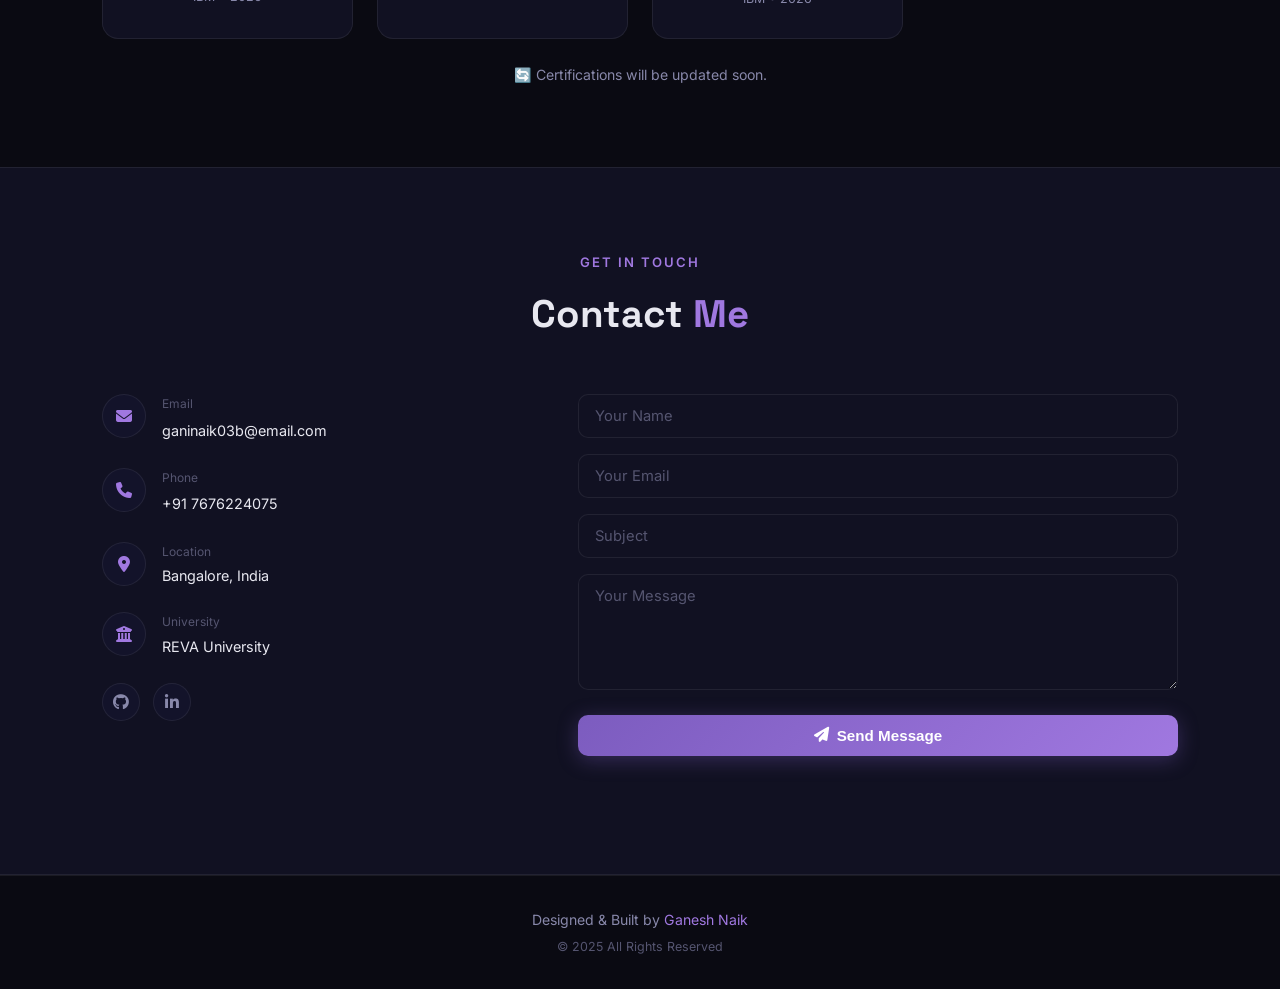
==== commit 6c352c97: "update the deatils" ====
--- a/port.html
+++ b/port.html
@@ -97,13 +97,13 @@
     <div class="strip-card stats-card">
       <div class="stat-item">
         <i class="fas fa-graduation-cap"></i>
-        <span class="stat-num" data-target="2">0</span>nd
+        <span class="stat-num" data-target="3">0</span>nd
         <p>Semester</p>
       </div>
       <div class="stat-item">
         <i class="fas fa-star"></i>
-        <span class="stat-num" data-target="97">0</span>
-        <p>1st Sem SGPA (×10)</p>
+        <span class="stat-num" data-target="95">0</span>
+        <p>1st Year CGPA (×10)</p>
       </div>
       <div class="stat-item">
         <i class="fas fa-code"></i>
@@ -150,6 +150,11 @@
         </div>
         <div class="skill-row">
           <div class="skill-label"><span class="skill-icon git">G</span> Git</div>
+          <div class="skill-bar"><div class="skill-fill" data-width="70"></div></div>
+          <span class="skill-pct">70%</span>
+        </div>
+         <div class="skill-row">
+          <div class="skill-label"><span class="skill-icon git">G</span> c++</div>
           <div class="skill-bar"><div class="skill-fill" data-width="70"></div></div>
           <span class="skill-pct">70%</span>
         </div>
@@ -168,13 +173,13 @@
         <p>
           Hi! I'm <strong>Ganesh Naik</strong>, a curious and driven tech enthusiast currently
           pursuing my <strong>B.Tech at REVA University, Bangalore</strong>. I'm in my
-          2nd semester and already building real-world projects that showcase my passion for
+          23nd semester and already building real-world projects that showcase my passion for
           development.
         </p>
         <p>
           I work with <strong>Python, HTML, CSS, JavaScript, and C Programming</strong>.
           I enjoy creating things from scratch — whether it's a web app, a clone, or a
-          logic-heavy C program. My 1st semester SGPA of <strong>9.7</strong> reflects
+          logic-heavy C program. My 1st semester CGPA of <strong>9.5</strong> reflects
           my dedication to both academics and hands-on learning.
         </p>
         <p>
@@ -188,10 +193,10 @@
           <!-- 📝 TO EDIT: Add your phone -->
           <div class="detail-item"><span>Phone:</span> +91 7676224075</div>
           <div class="detail-item"><span>Location:</span> Bangalore, India</div>
-          <div class="detail-item"><span>Degree:</span> B.Tech (ISE) — 2nd Sem</div>
+          <div class="detail-item"><span>Degree:</span> B.Tech (ISE) — 3nd Sem</div>
           <div class="detail-item"><span>University:</span> REVA University</div>
-          <div class="detail-item"><span>SGPA (Sem 1):</span> 9.7</div>
-          <div class="detail-item"><span>Availability:</span> Open to Internships</div>
+          <div class="detail-item"><span>CGPA (Year 1):</span> 9.5</div>
+         
         </div>
       </div>
       <div class="about-image-wrap">
@@ -216,6 +221,7 @@
       <div class="skill-tag"><i class="fab fa-git-alt"></i> Git</div>
       <div class="skill-tag"><i class="fab fa-github"></i> GitHub</div>
       <div class="skill-tag"><i class="fas fa-brain"></i> Problem Solving</div>
+      <div class="skill-tag"><i class="fas fa-brain"></i> c++</div>
     </div>
   </section>
 
